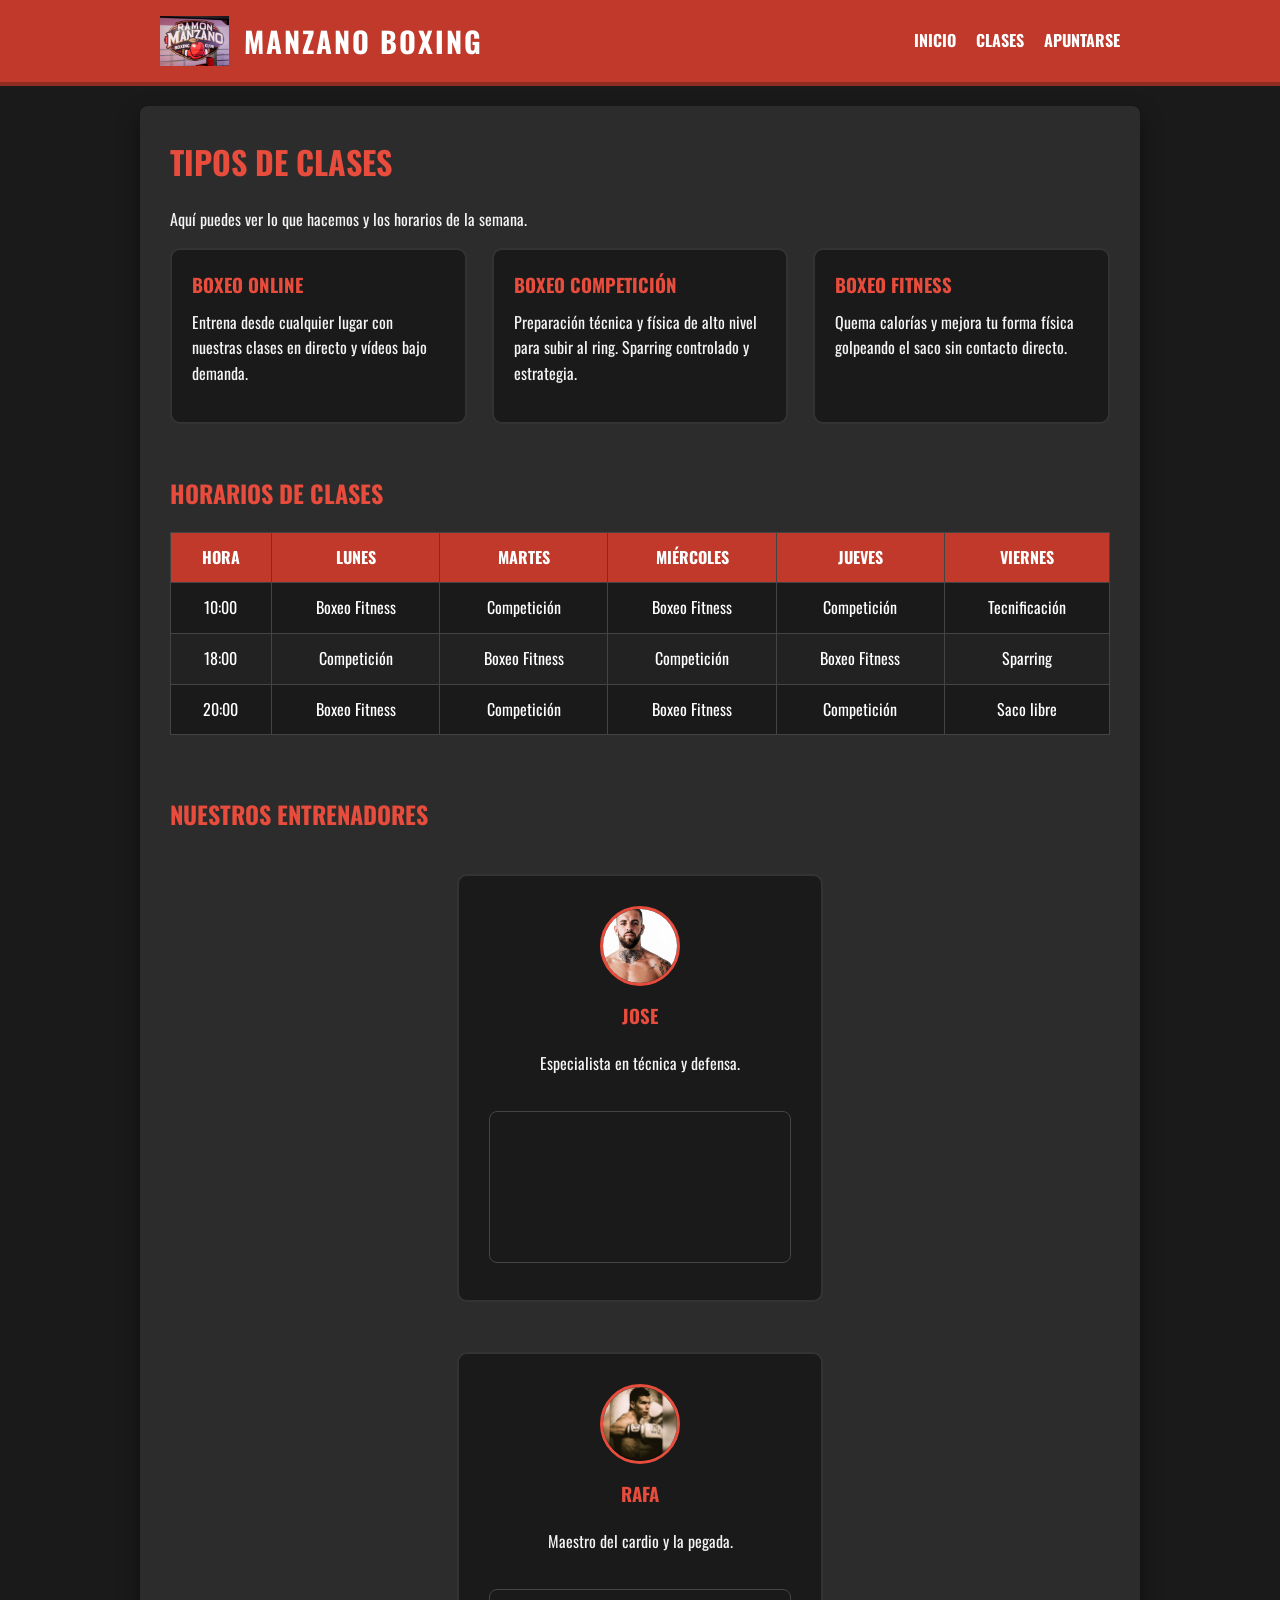
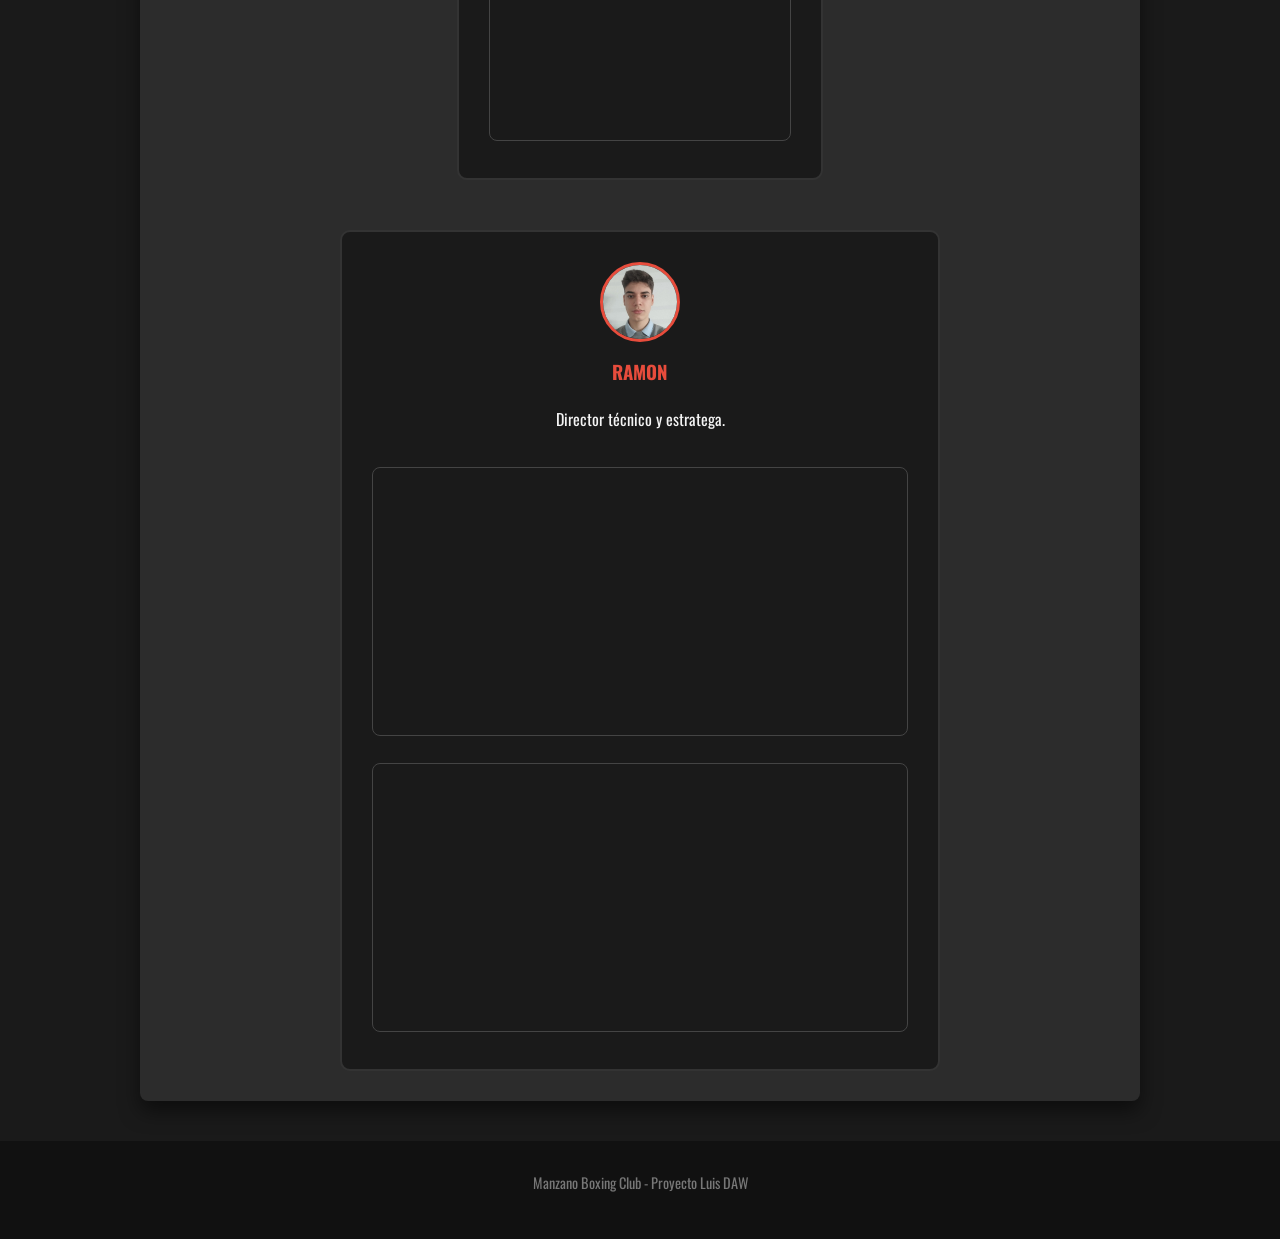
==== servicios.html @ 69df8c60 "Entrega final - Proyecto Manzano Boxing sin comentarios" ====
<!DOCTYPE html>
<html lang="es">

<head>
    <meta charset="UTF-8">
    <meta name="viewport" content="width=device-width, initial-scale=1.0">
    <title>Manzano Boxing - Clases</title>
    <link href="https://fonts.googleapis.com/css2?family=Oswald:wght@400;700&display=swap" rel="stylesheet">
    <link rel="stylesheet" href="css/style.css">
</head>

<body>
    <header>
        <nav>
            <div class="logo-container">
                <img src="imagenes/logo.png" alt="Logo" class="logo-img">
                <div class="logo-text">Manzano Boxing</div>
            </div>
            <ul class="nav-links">
                <li><a href="index.html">Inicio</a></li>
                <li><a href="servicios.html">Clases</a></li>
                <li><a href="contacto.html">Apuntarse</a></li>
            </ul>
        </nav>
    </header>

    <main>
        <h1>Tipos de Clases</h1>
        <p>Aquí puedes ver lo que hacemos y los horarios de la semana.</p>

        <div id="lista-servicios" class="grid-servicios">
            <p>Cargando entrenamientos...</p>
        </div>

        <section style="margin-top: 50px;">
            <h2>Horarios de Clases</h2>
            <table class="tabla-horarios">
                <thead>
                    <tr>
                        <th>Hora</th>
                        <th>Lunes</th>
                        <th>Martes</th>
                        <th>Miércoles</th>
                        <th>Jueves</th>
                        <th>Viernes</th>
                    </tr>
                </thead>
                <tbody>
                    <tr>
                        <td>10:00</td>
                        <td>Boxeo Fitness</td>
                        <td>Competición</td>
                        <td>Boxeo Fitness</td>
                        <td>Competición</td>
                        <td>Tecnificación</td>
                    </tr>
                    <tr>
                        <td>18:00</td>
                        <td>Competición</td>
                        <td>Boxeo Fitness</td>
                        <td>Competición</td>
                        <td>Boxeo Fitness</td>
                        <td>Sparring</td>
                    </tr>
                    <tr>
                        <td>20:00</td>
                        <td>Boxeo Fitness</td>
                        <td>Competición</td>
                        <td>Boxeo Fitness</td>
                        <td>Competición</td>
                        <td>Saco libre</td>
                    </tr>
                </tbody>
            </table>
        </section>

        <section style="margin-top: 60px;">
            <h2>Nuestros Entrenadores</h2>
            <div class="entrenadores-container">
                <div class="entrenador-card">
                    <img src="imagenes/entrenadorJose.png" alt="Jose" class="foto-entrenador">
                    <h3>Jose</h3>
                    <p>Especialista en técnica y defensa.</p>
                    <video class="video-entreno" autoplay loop muted playsinline>
                        <source src="videos/galgodemo.mp4" type="video/mp4">
                    </video>
                </div>

                <div class="entrenador-card">
                    <img src="imagenes/entrenadorRafa.jpg" alt="Rafa" class="foto-entrenador">
                    <h3>Rafa</h3>
                    <p>Maestro del cardio y la pegada.</p>
                    <video class="video-entreno" autoplay loop muted playsinline>
                        <source src="videos/rafademo.mp4" type="video/mp4">
                    </video>
                </div>

                <div class="entrenador-card">
                    <img src="imagenes/entrenadorRamon.png" alt="Ramon" class="foto-entrenador">
                    <h3>Ramon</h3>
                    <p>Director técnico y estratega.</p>
                    <video class="video-entreno" autoplay loop muted playsinline>
                        <source src="videos/ramondemo1.mp4" type="video/mp4">
                    </video>
                    <video class="video-entreno" autoplay loop muted playsinline>
                        <source src="videos/ramondemo2.mp4" type="video/mp4">
                    </video>
                </div>
            </div>
        </section>
    </main>

    <footer>
        <p>Manzano Boxing Club - Proyecto Luis DAW</p>
    </footer>

    <script src="js/script.js"></script>
</body>

</html>
---- css/style.css ----
* {
    margin: 0;
    padding: 0;
    box-sizing: border-box;
    font-family: 'Oswald', 'Segoe UI', sans-serif;
}

body {
    background-color: #1a1a1a;
    color: #f4f4f4;
    line-height: 1.6;
}

header {
    background: #c0392b;
    color: #fff;
    padding: 1rem 0;
    border-bottom: 4px solid #922b21;
}

nav {
    display: flex;
    justify-content: space-between;
    align-items: center;
    max-width: 1000px;
    margin: 0 auto;
    padding: 0 20px;
}

.logo-container {
    display: flex;
    align-items: center;
    gap: 15px;
}

.logo-img {
    height: 50px;
    width: auto;
}

.logo-text {
    font-size: 1.8rem;
    font-weight: bold;
    text-transform: uppercase;
    letter-spacing: 2px;
}

.nav-links {
    display: flex;
    list-style: none;
}

.nav-links li {
    margin-left: 20px;
}

.nav-links a {
    color: #fff;
    text-decoration: none;
    font-weight: bold;
    text-transform: uppercase;
}

.nav-links a:hover {
    color: #1a1a1a;
}

main {
    max-width: 1000px;
    margin: 20px auto;
    padding: 30px;
    background: #2c2c2c;
    border-radius: 8px;
    box-shadow: 0 10px 20px rgba(0, 0, 0, 0.5);
}

h1,
h2,
h3 {
    margin-bottom: 20px;
    color: #e74c3c;
    text-transform: uppercase;
}

p {
    margin-bottom: 15px;
}

.tabs-container {
    margin-top: 30px;
    background: #333;
    padding: 20px;
    border-radius: 5px;
}

.tab-buttons {
    display: flex;
    border-bottom: 2px solid #e74c3c;
}

.tab-btn {
    padding: 12px 25px;
    border: none;
    background: none;
    cursor: pointer;
    font-size: 1rem;
    color: #ccc;
    text-transform: uppercase;
    font-weight: bold;
    transition: 0.3s;
}

.tab-btn:hover {
    color: #fff;
}

.tab-btn.active {
    background: #e74c3c;
    color: #fff;
}

.tab-content {
    display: none;
    padding: 20px 0;
}

.tab-content.active {
    display: block;
}

.form-group {
    margin-bottom: 15px;
}

label {
    display: block;
    margin-bottom: 5px;
    font-weight: bold;
    color: #e74c3c;
}

input,
textarea {
    width: 100%;
    padding: 12px;
    border: 1px solid #444;
    background: #1a1a1a;
    color: #fff;
    border-radius: 4px;
}

input:focus,
textarea:focus {
    outline: none;
    border-color: #e74c3c;
}

button[type="submit"],
#btn-saludo,
button {
    background: #e74c3c;
    color: white;
    padding: 12px 25px;
    border: none;
    border-radius: 4px;
    cursor: pointer;
    font-size: 1.1rem;
    font-weight: bold;
    text-transform: uppercase;
    transition: 0.3s;
}

button:hover {
    background: #c0392b;
    transform: scale(1.02);
}

.error-message {
    color: #ff4d4d;
    font-size: 0.85rem;
    margin-top: 5px;
    display: none;
}

.grid-servicios {
    display: grid;
    grid-template-columns: repeat(auto-fit, minmax(280px, 1fr));
    gap: 25px;
}

.card {
    background: #1a1a1a;
    border: 2px solid #333;
    border-radius: 10px;
    overflow: hidden;
    transition: 0.3s;
}

.card-info {
    padding: 20px;
}

.card-info h3 {
    margin-bottom: 10px;
    color: #e74c3c;
}

.tabla-horarios {
    width: 100%;
    border-collapse: collapse;
    margin-top: 20px;
    background: #1a1a1a;
    color: #fff;
    border: 1px solid #444;
}

.tabla-horarios th,
.tabla-horarios td {
    border: 1px solid #444;
    padding: 12px;
    text-align: center;
}

.tabla-horarios th {
    background: #c0392b;
    text-transform: uppercase;
}

.tabla-horarios tr:nth-child(even) {
    background: #222;
}

.galeria-grid {
    display: flex;
    flex-direction: column;
    gap: 20px;
    margin-top: 15px;
}

.galeria-grid img {
    width: 100%;
    height: 350px;
    object-fit: cover;
    border-radius: 8px;
    border: 3px solid #e74c3c;
}

.entrenadores-container {
    display: flex;
    flex-direction: column;
    gap: 50px;
    margin-top: 40px;
}

.entrenador-card {
    background: #1a1a1a;
    border-radius: 10px;
    padding: 30px;
    border: 2px solid #333;
    text-align: center;
    max-width: 600px;
    margin: 0 auto;
}

.foto-entrenador {
    width: 80px;
    height: 80px;
    border-radius: 50%;
    object-fit: cover;
    margin: 0 auto 15px auto;
    border: 3px solid #e74c3c;
    display: block;
}

.video-entreno {
    width: 100%;
    margin-top: 20px;
    border-radius: 8px;
    border: 1px solid #444;
}

footer {
    text-align: center;
    padding: 30px;
    color: #777;
    font-size: 0.9rem;
    background: #111;
    margin-top: 40px;
}

@media (max-width: 600px) {
    nav {
        flex-direction: column;
        gap: 10px;
    }

    .nav-links {
        margin-top: 10px;
    }
}
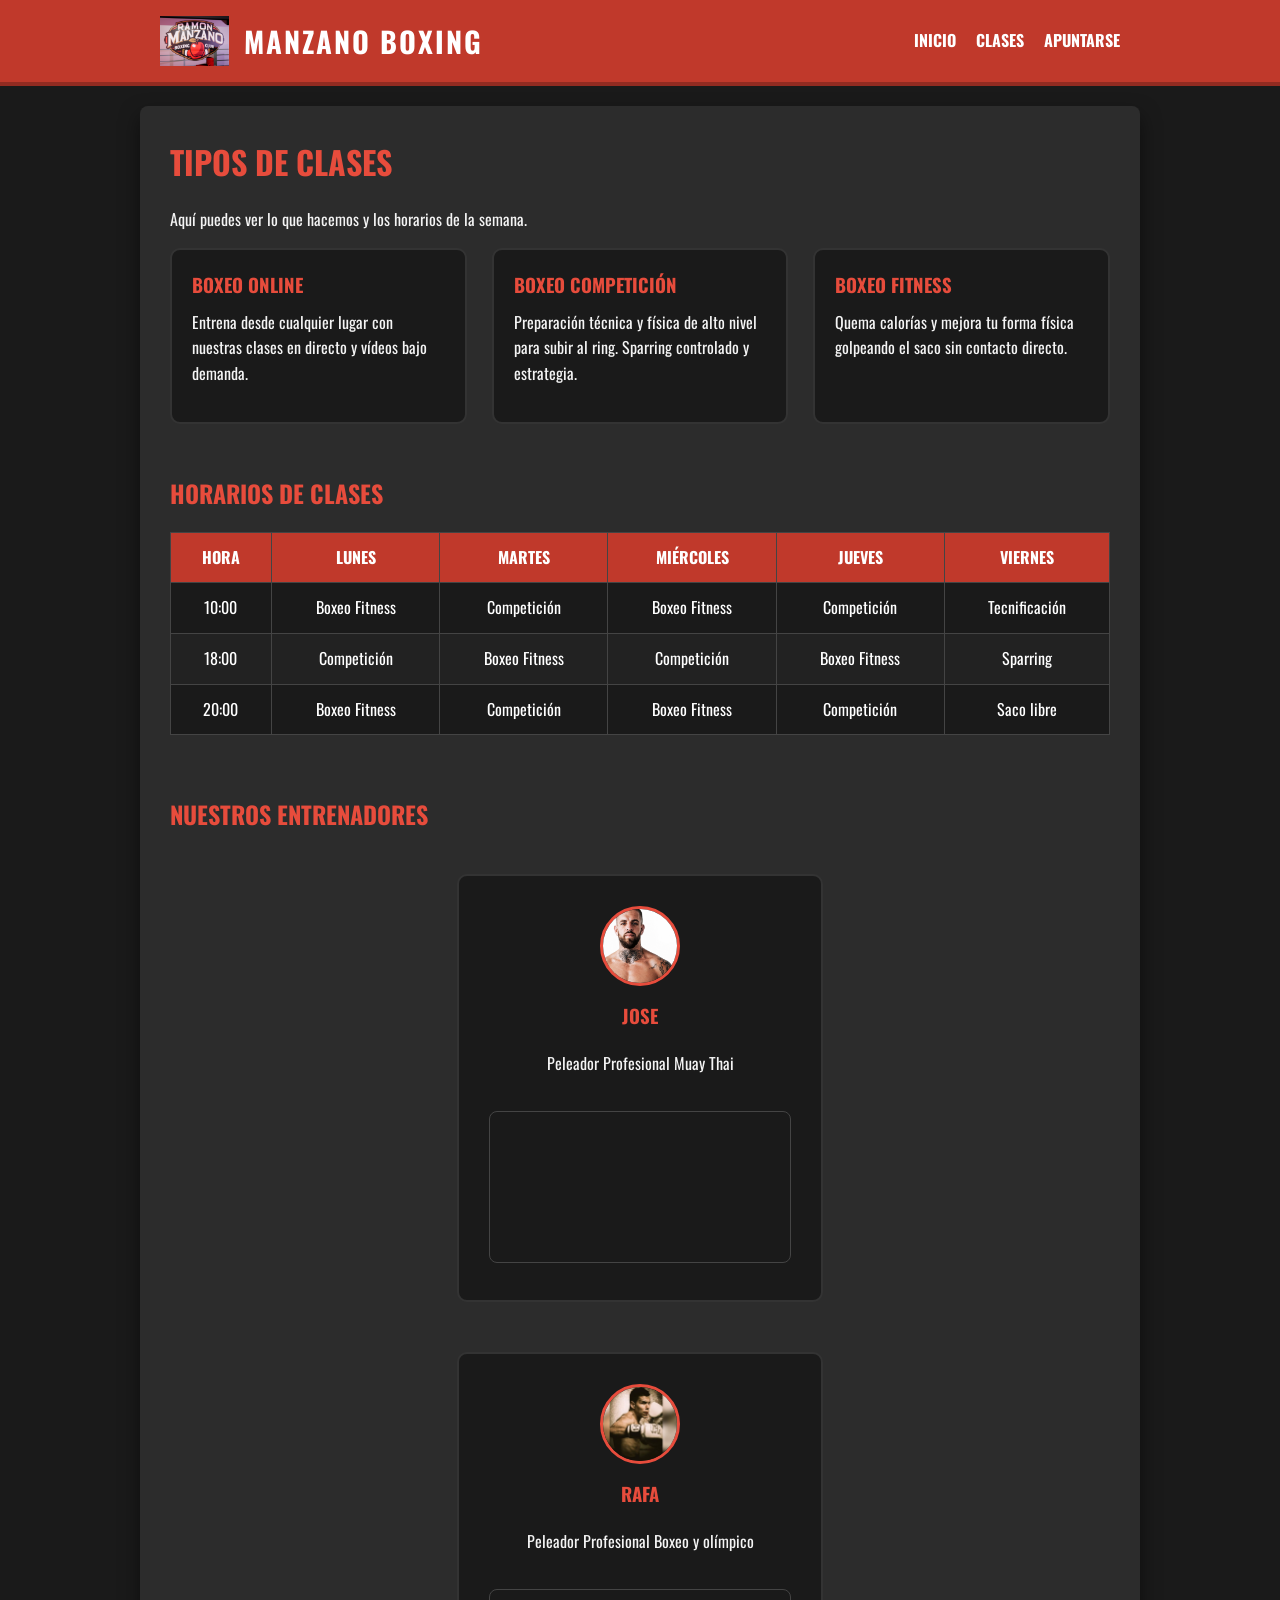
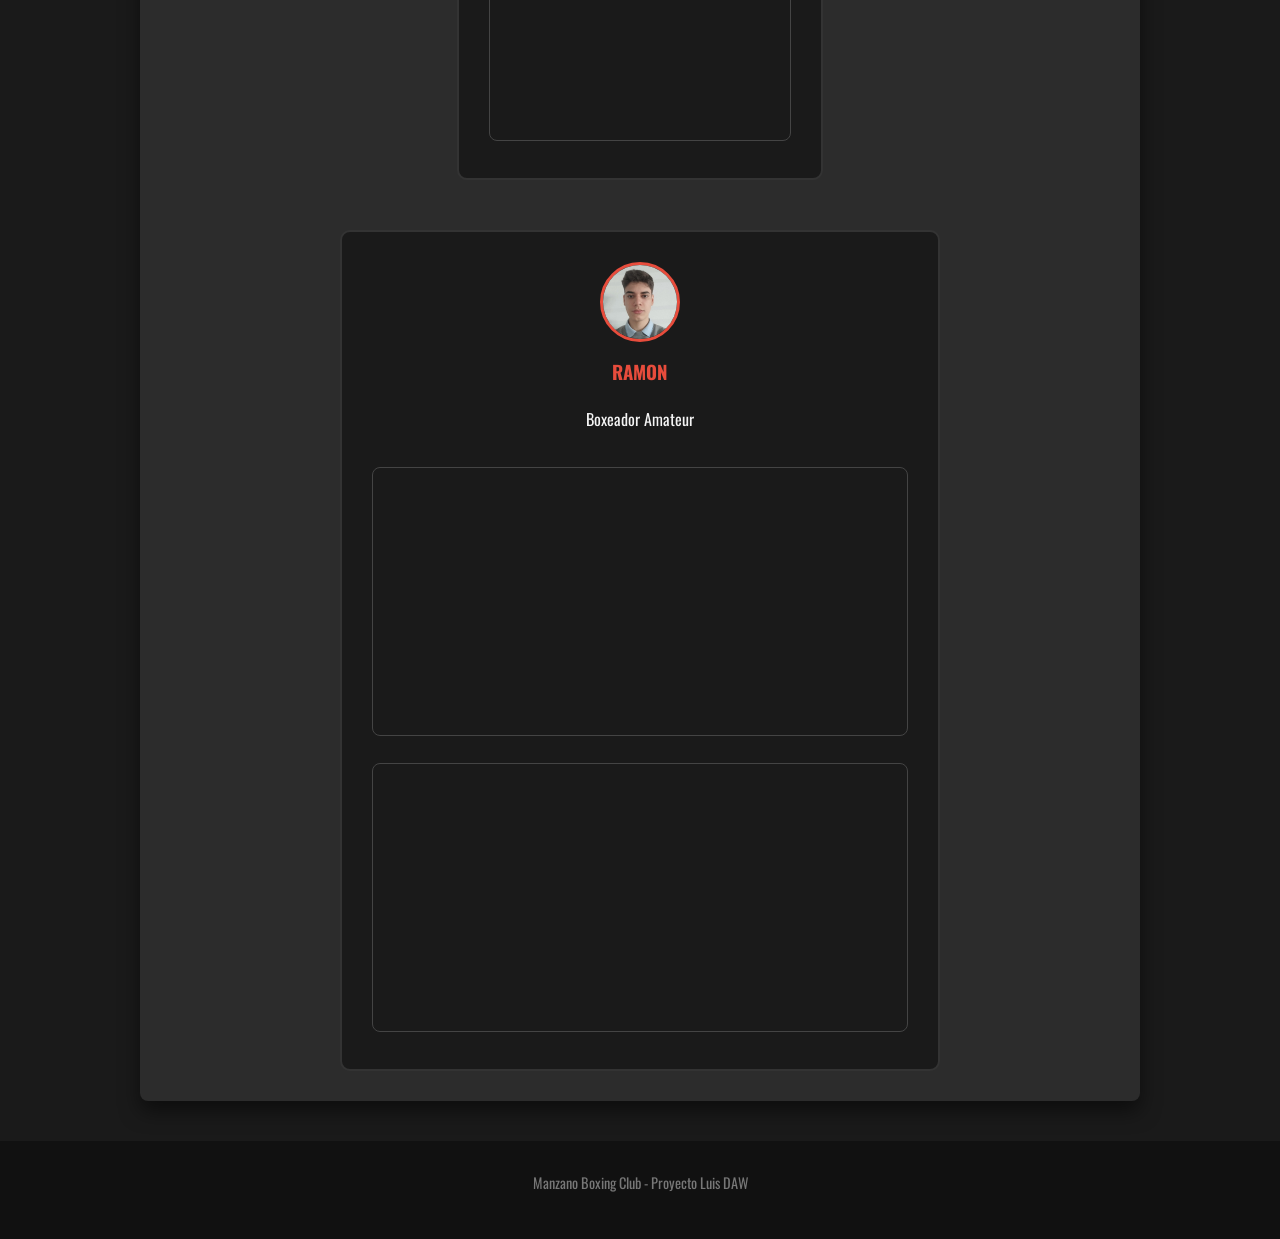
==== commit e834f641: "Update trainer descriptions in servicios.html" ====
--- a/servicios.html
+++ b/servicios.html
@@ -80,7 +80,7 @@
                 <div class="entrenador-card">
                     <img src="imagenes/entrenadorJose.png" alt="Jose" class="foto-entrenador">
                     <h3>Jose</h3>
-                    <p>Especialista en técnica y defensa.</p>
+                    <p>Peleador Profesional Muay Thai</p>
                     <video class="video-entreno" autoplay loop muted playsinline>
                         <source src="videos/galgodemo.mp4" type="video/mp4">
                     </video>
@@ -89,7 +89,7 @@
                 <div class="entrenador-card">
                     <img src="imagenes/entrenadorRafa.jpg" alt="Rafa" class="foto-entrenador">
                     <h3>Rafa</h3>
-                    <p>Maestro del cardio y la pegada.</p>
+                    <p>Peleador Profesional Boxeo y olímpico</p>
                     <video class="video-entreno" autoplay loop muted playsinline>
                         <source src="videos/rafademo.mp4" type="video/mp4">
                     </video>
@@ -98,7 +98,7 @@
                 <div class="entrenador-card">
                     <img src="imagenes/entrenadorRamon.png" alt="Ramon" class="foto-entrenador">
                     <h3>Ramon</h3>
-                    <p>Director técnico y estratega.</p>
+                    <p>Boxeador Amateur</p>
                     <video class="video-entreno" autoplay loop muted playsinline>
                         <source src="videos/ramondemo1.mp4" type="video/mp4">
                     </video>
@@ -117,4 +117,4 @@
     <script src="js/script.js"></script>
 </body>
 
-</html>+</html>
